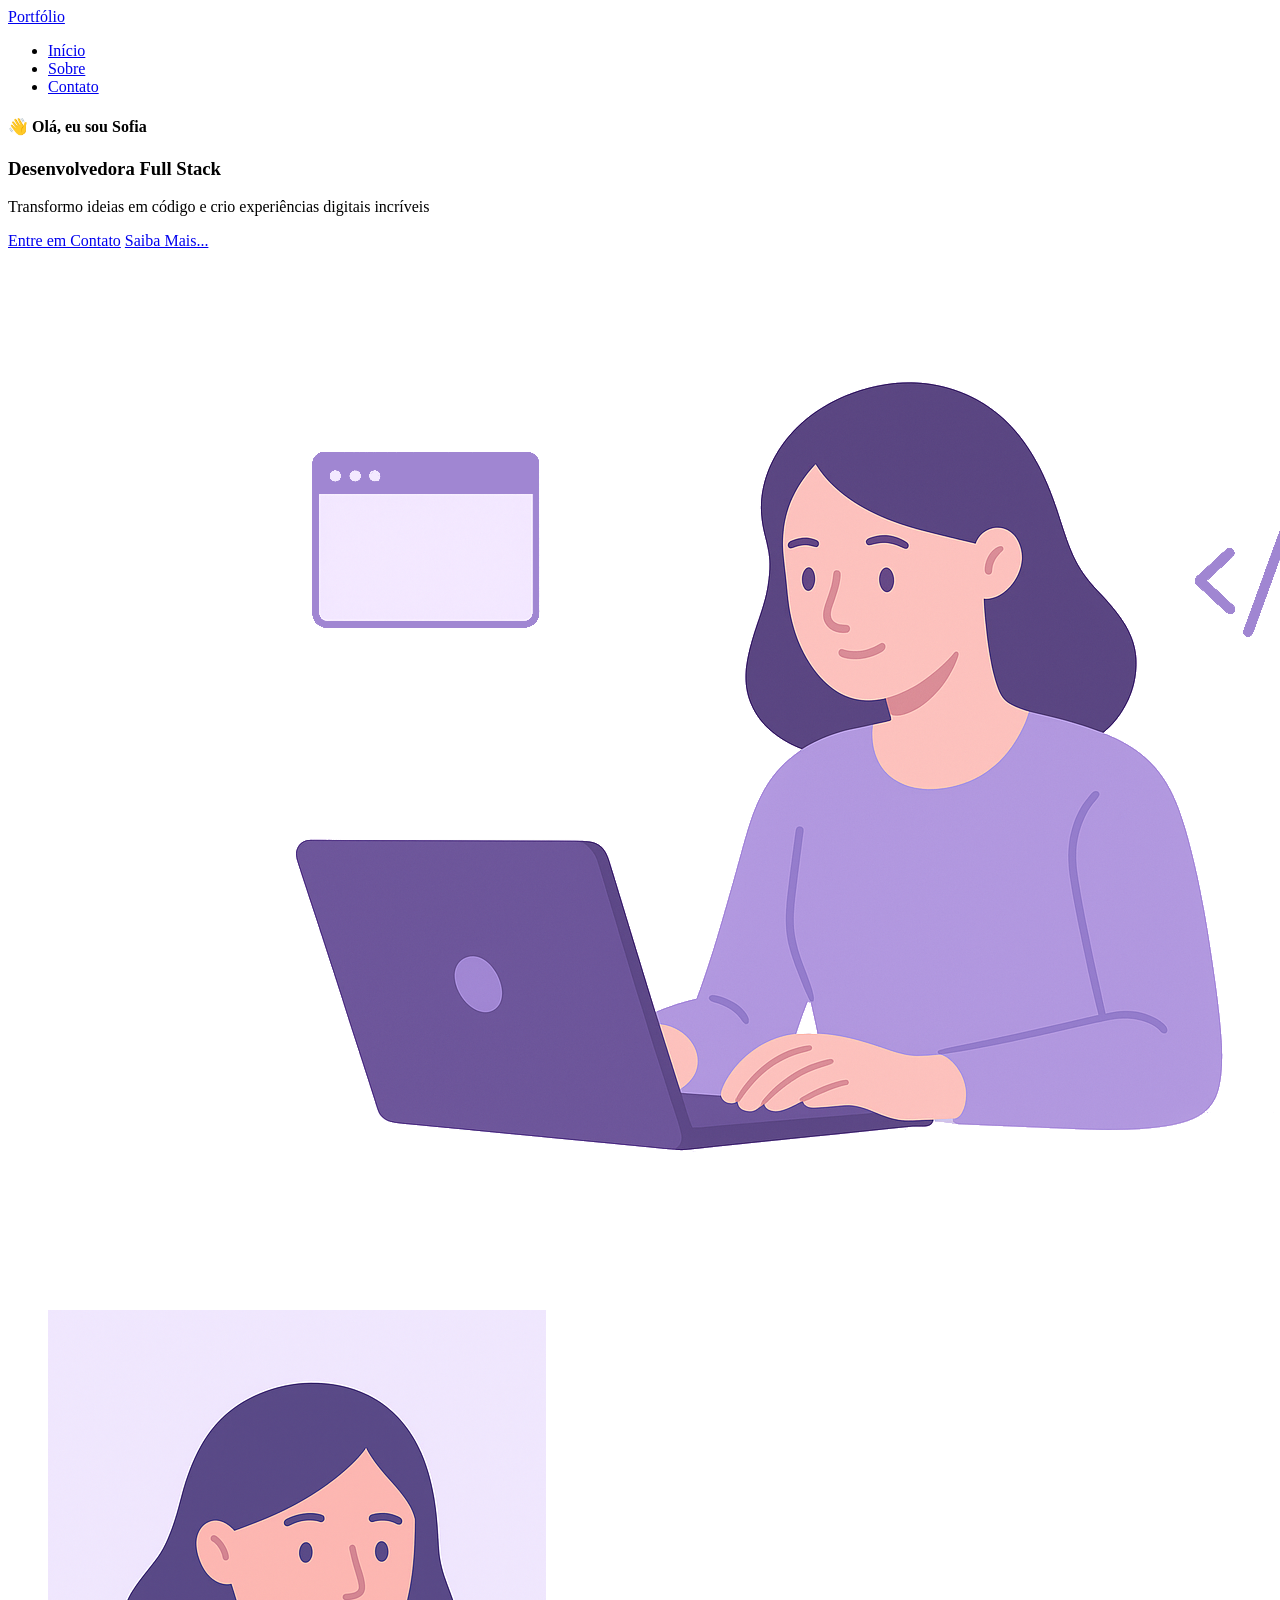
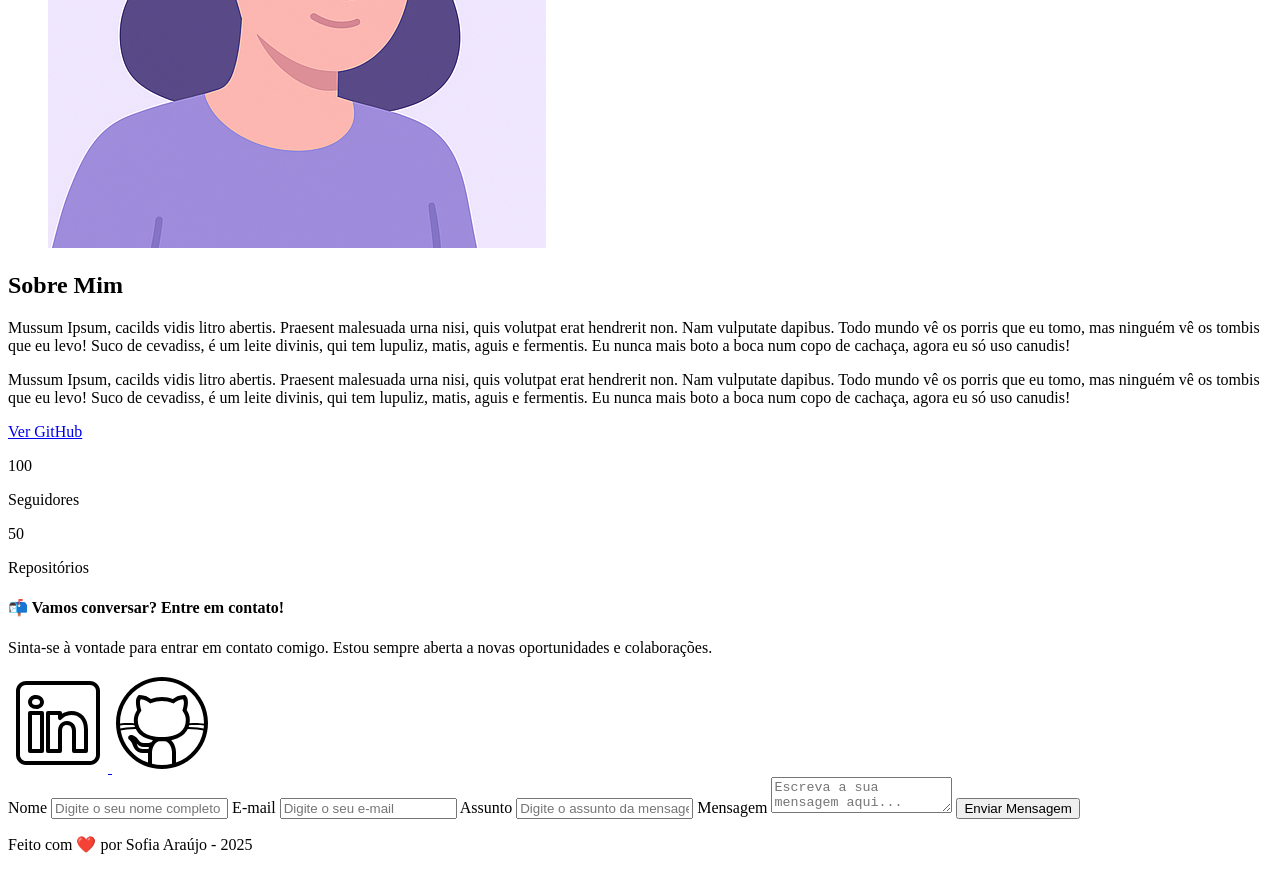
==== index.html @ c85e2be7 ":sparkles: feat: create index.html page" ====
<!DOCTYPE html>
<html lang="pt-br">
<head>
  <meta charset="UTF-8">
  <meta name="viewport" content="width=device-width, initial-scale=1.0">
  <!-- Meta tags essenciais  -->
  <meta name="author" content="Sofia de Araújo">
  <meta name="description" content="Portfólio de Sofia de Araújo, apresentando meus projetos e habilidades em desenvolvimento web.">
  <meta name="robots" content="index, follow">
  <!-- Favicon -->
  <link rel="icon" type="image/svg+xml" href="./assets/img/favicon.svg">
  <title>Portfólio Sofia de Araújo</title>
</head>
<body>
  <!-- Header Navbar - Menu -->
  <header class="flex menu_container">
    <article class="menu_content">
      <div id="titulo">
        <a href="#">Portfólio</a>
      </div>
      <nav>
        <ul class="flex menu_list">
          <li><a href="#hero">Início</a></li>
          <li><a href="#about">Sobre</a></li>
          <li><a href="#contact">Contato</a></li>
        </ul>
      </nav>
    </article>
  </header>
  <!-- Área principal -->
  <main>
    <section id="hero" class="hero_container">
      <article class="hero_content">
        <h4>👋 Olá, eu sou Sofia</h4>
        <h1>Desenvolvedora Full Stack</h1>
        <p>Transformo ideias em código e crio experiências digitais incríveis</p>
        <div class="hero_buttons">
          <a href="#contact" class="botao">Entre em Contato</a>
          <a href="#about" class="botao-outline">Saiba Mais...</a>
        </div>
      </article>
      <figure class="hero_image">
        <img src="./assets/img/dev_woman.svg" alt="Ilustração de uma desenvolvedora trabalhando em um laptop" class="ilustracao float-animation">
      </figure>
    </section>
    <section id="about" class="about_container">
      <figure class="about_image">
        <img src="./assets/img/avatar_dev_woman.svg" alt="Foto da pessoa desenvolvedora">
      </figure>
      <article class="about_content">
        <h2>Sobre Mim</h2>
        <p>Mussum Ipsum, cacilds vidis litro abertis.  Praesent malesuada urna nisi, quis volutpat erat hendrerit non. Nam vulputate dapibus. Todo mundo vê os porris que eu tomo, mas ninguém vê os tombis que eu levo! Suco de cevadiss, é um leite divinis, qui tem lupuliz, matis, aguis e fermentis. Eu nunca mais boto a boca num copo de cachaça, agora eu só uso canudis!</p>
        <p>Mussum Ipsum, cacilds vidis litro abertis.  Praesent malesuada urna nisi, quis volutpat erat hendrerit non. Nam vulputate dapibus. Todo mundo vê os porris que eu tomo, mas ninguém vê os tombis que eu levo! Suco de cevadiss, é um leite divinis, qui tem lupuliz, matis, aguis e fermentis. Eu nunca mais boto a boca num copo de cachaça, agora eu só uso canudis!</p>
        <div class="about_stats">
          <a href="https://github.com/sofia-araujo/portfolio-generation" target="_blank" class="botao">Ver GitHub</a>
          <div class="stat_item">
            <p class="stat_number">100</p>
            <p class="stat_label">Seguidores</p>
          </div>
          <div class="stat_item">
            <p class="stat_number">50</p>
            <p class="stat_label">Repositórios</p>
          </div>
        </div>
      </article>
    </section>
    <section id="contact" class="contact_container">
      <article class="contact_info">
        <h4>
          📬 Vamos conversar? Entre em contato!
        </h4>
        <p>
          Sinta-se à vontade para entrar em contato comigo. Estou sempre aberta a novas oportunidades e colaborações.
        </p>
        <div class="social_container">
          <a href="https://www.linkedin.com/in/sofia-araujo-gomes/" target="_blank" class="social_icon">
            <img src="./assets/img/linkedin.svg" alt="Link para o LinkedIn">
          </a>
          <a href="https://github.com/sofia-araujo" target="_blank" class="social_icon">
            <img src="./assets/img/github.svg" alt="Link para o GitHub">
          </a>
        </div>
      </article>
      <form id="formulario">
        <label for="nome">Nome</label>
        <input id="nome" name="nome" type="text" placeholder="Digite o seu nome completo">
        <span id="txtNome"></span>
        <label for="email">E-mail</label>
        <input id="email" name="email" type="text" placeholder="Digite o seu e-mail">
        <span id="txtEmail"></span>
        <label for="assunto">Assunto</label>
        <input id="assunto" name="assunto" type="text" placeholder="Digite o assunto da mensagem">
        <span id="txtAssunto"></span>
        <label for="mensagem">Mensagem</label>
        <textarea name="mensagem" id="mensagem" placeholder="Escreva a sua mensagem aqui..."></textarea>
        <button class="botao" type="submit">Enviar Mensagem</button>
      </form>
    </section>
  </main>
  <!-- Footer - Rodapé -->
  <footer>
    <p>Feito com ❤️ por Sofia Araújo - 2025</p>
  </footer>
</body>
</html>
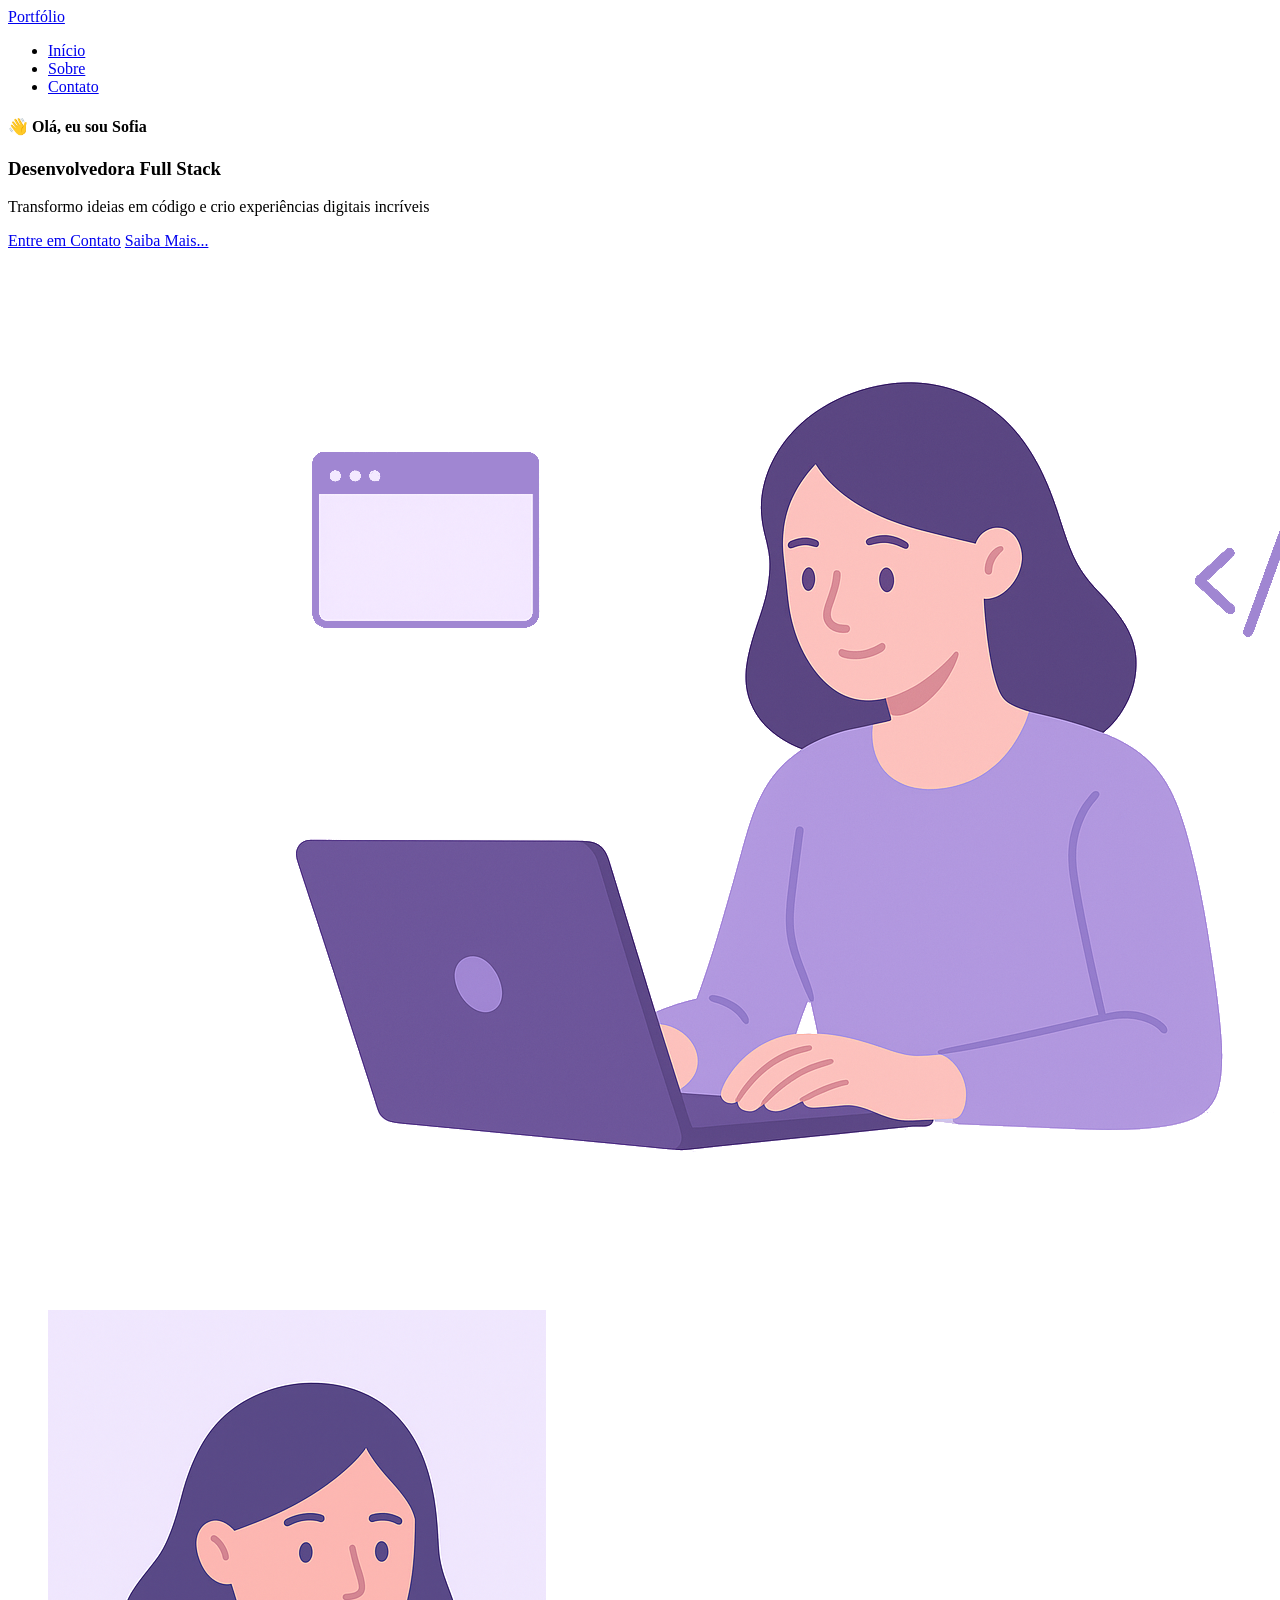
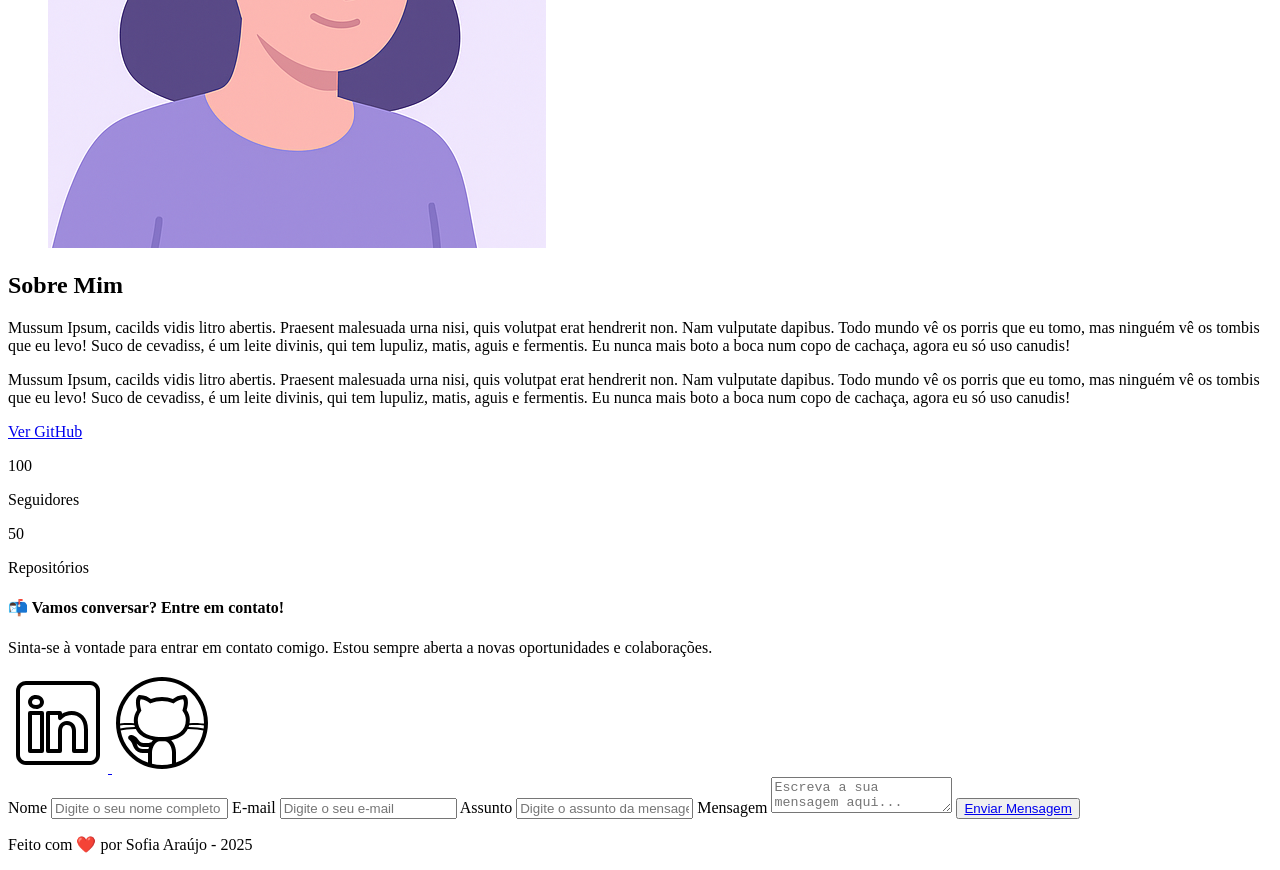
==== commit 5a99fe9e: ":sparkles: feat: create sucess.html page" ====
--- a/index.html
+++ b/index.html
@@ -93,7 +93,7 @@
         <span id="txtAssunto"></span>
         <label for="mensagem">Mensagem</label>
         <textarea name="mensagem" id="mensagem" placeholder="Escreva a sua mensagem aqui..."></textarea>
-        <button class="botao" type="submit">Enviar Mensagem</button>
+        <button class="botao" type="submit"><a href="./sucess.html">Enviar Mensagem</a></button>
       </form>
     </section>
   </main>
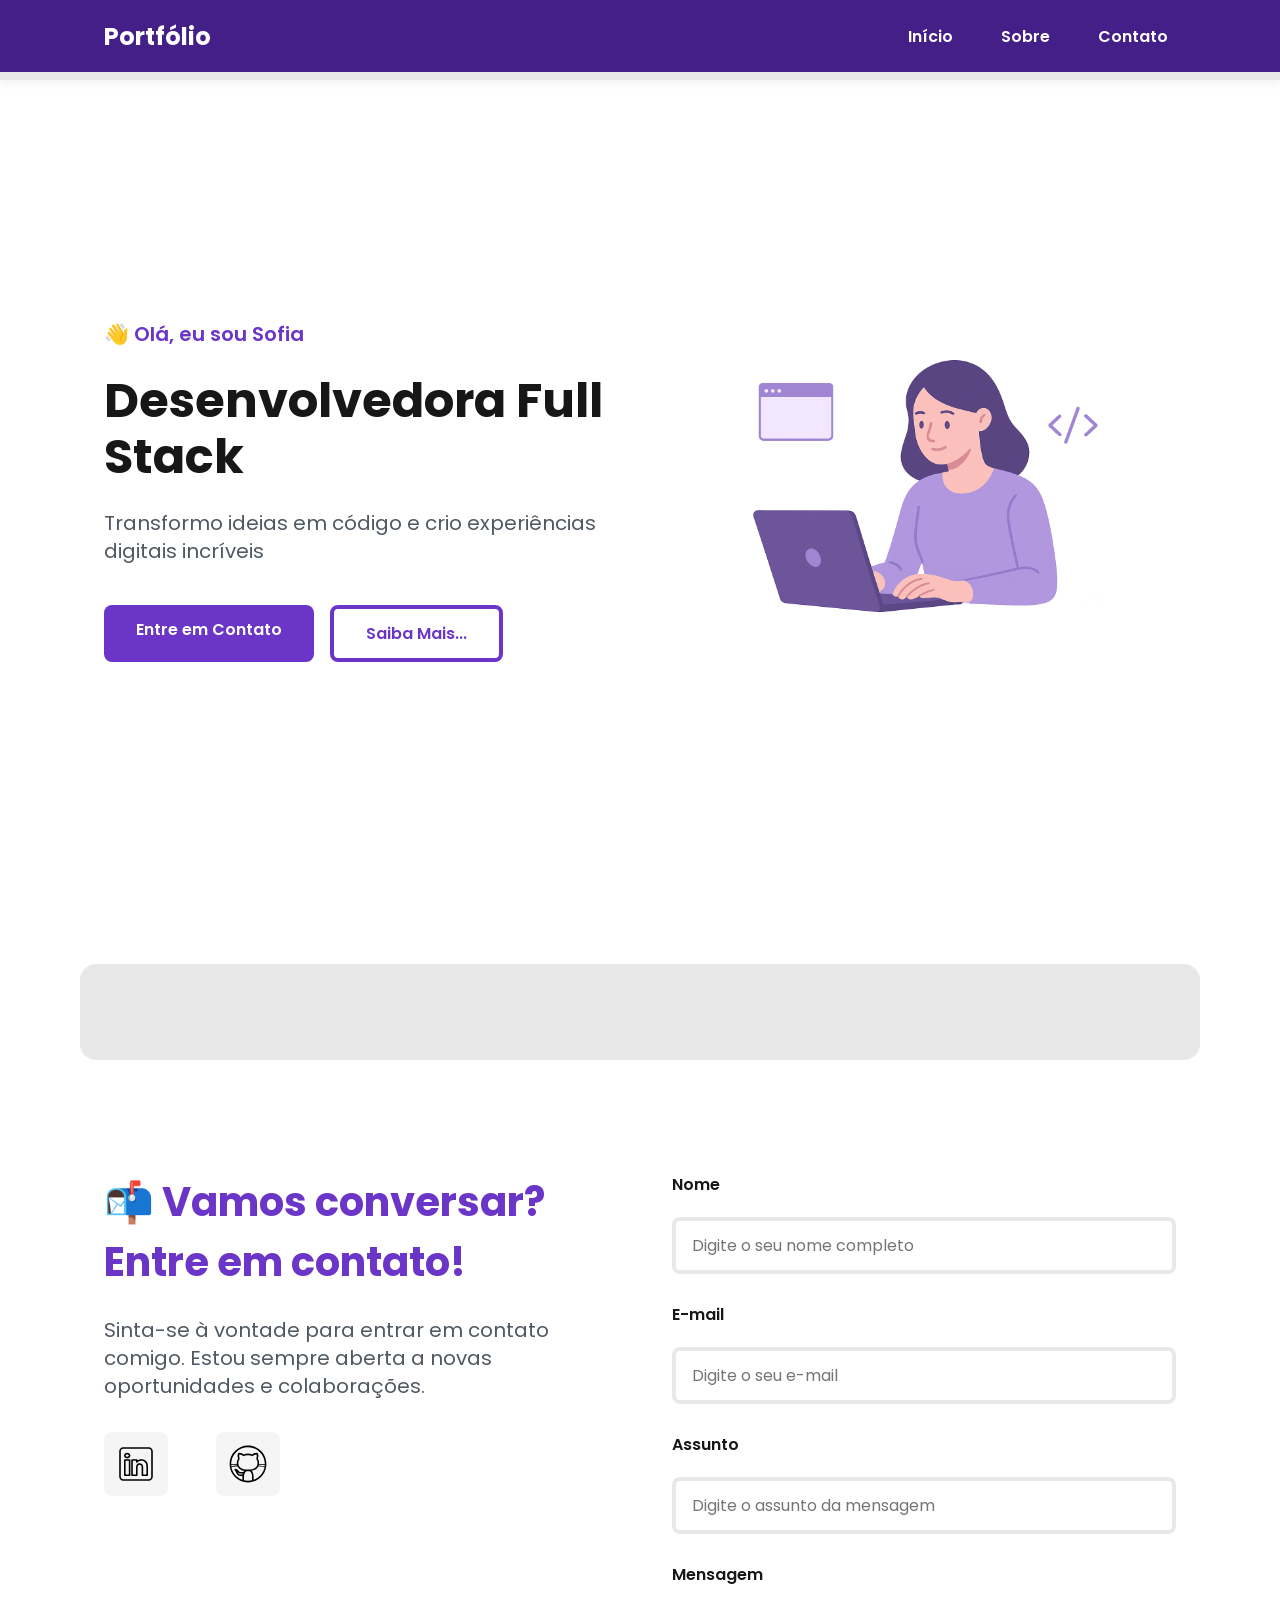
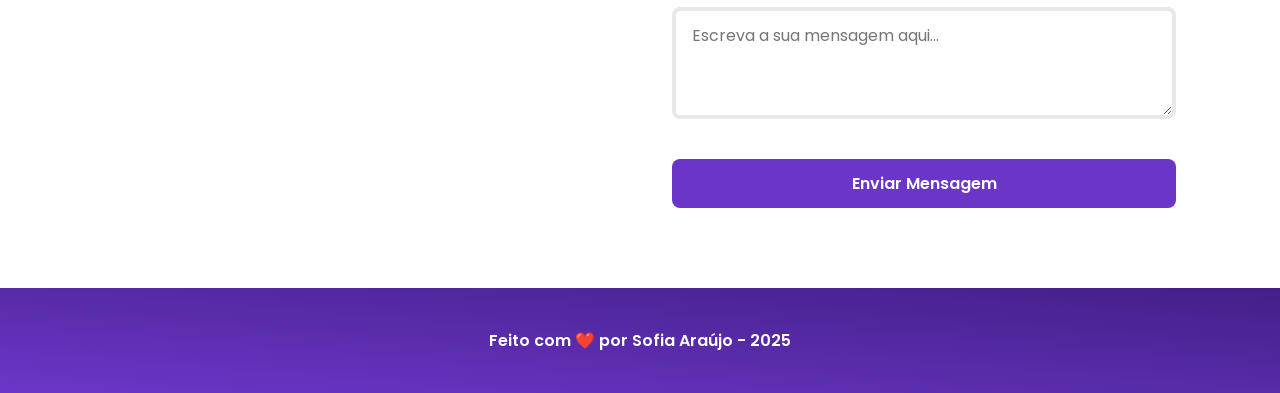
==== commit e862f973: ":sparkkles:  feat: Finalização da estilização" ====
--- a/index.html
+++ b/index.html
@@ -1,14 +1,29 @@
 <!DOCTYPE html>
 <html lang="pt-br">
 <head>
+  <!-- Servidores de Fontes do Google -->
+  <link rel="preconnect" href="https://fonts.googleapis.com">
+  <link rel="preconnect" href="https://fonts.gstatic.com" crossorigin>
+  
+  <!-- Fonte do Google - Poppins -->
+  <link href="https://fonts.googleapis.com/css2?family=Poppins&display=swap" rel="stylesheet">
+
+  <!-- Padrão de caracteres -->
   <meta charset="UTF-8">
+
+  <!-- Layout mobile -->
   <meta name="viewport" content="width=device-width, initial-scale=1.0">
+  
   <!-- Meta tags essenciais  -->
   <meta name="author" content="Sofia de Araújo">
   <meta name="description" content="Portfólio de Sofia de Araújo, apresentando meus projetos e habilidades em desenvolvimento web.">
   <meta name="robots" content="index, follow">
-  <!-- Favicon -->
-  <link rel="icon" type="image/svg+xml" href="./assets/img/favicon.svg">
+
+    <!-- FAVICON -->
+    <link rel="icon" type="image/svg+xml" href="./assets/img/favicon.svg">
+
+  <!-- Link para o arquivo css -->
+  <link rel="stylesheet" href="./assets/css/styles.css">
   <title>Portfólio Sofia de Araújo</title>
 </head>
 <body>
@@ -20,9 +35,9 @@
       </div>
       <nav>
         <ul class="flex menu_list">
-          <li><a href="#hero">Início</a></li>
-          <li><a href="#about">Sobre</a></li>
-          <li><a href="#contact">Contato</a></li>
+          <li><a href="index.html#hero">Início</a></li>
+          <li><a href="index.html#about">Sobre</a></li>
+          <li><a href="index.html#contact">Contato</a></li>
         </ul>
       </nav>
     </article>
@@ -44,25 +59,6 @@
       </figure>
     </section>
     <section id="about" class="about_container">
-      <figure class="about_image">
-        <img src="./assets/img/avatar_dev_woman.svg" alt="Foto da pessoa desenvolvedora">
-      </figure>
-      <article class="about_content">
-        <h2>Sobre Mim</h2>
-        <p>Mussum Ipsum, cacilds vidis litro abertis.  Praesent malesuada urna nisi, quis volutpat erat hendrerit non. Nam vulputate dapibus. Todo mundo vê os porris que eu tomo, mas ninguém vê os tombis que eu levo! Suco de cevadiss, é um leite divinis, qui tem lupuliz, matis, aguis e fermentis. Eu nunca mais boto a boca num copo de cachaça, agora eu só uso canudis!</p>
-        <p>Mussum Ipsum, cacilds vidis litro abertis.  Praesent malesuada urna nisi, quis volutpat erat hendrerit non. Nam vulputate dapibus. Todo mundo vê os porris que eu tomo, mas ninguém vê os tombis que eu levo! Suco de cevadiss, é um leite divinis, qui tem lupuliz, matis, aguis e fermentis. Eu nunca mais boto a boca num copo de cachaça, agora eu só uso canudis!</p>
-        <div class="about_stats">
-          <a href="https://github.com/sofia-araujo/portfolio-generation" target="_blank" class="botao">Ver GitHub</a>
-          <div class="stat_item">
-            <p class="stat_number">100</p>
-            <p class="stat_label">Seguidores</p>
-          </div>
-          <div class="stat_item">
-            <p class="stat_number">50</p>
-            <p class="stat_label">Repositórios</p>
-          </div>
-        </div>
-      </article>
     </section>
     <section id="contact" class="contact_container">
       <article class="contact_info">
@@ -81,7 +77,9 @@
           </a>
         </div>
       </article>
-      <form id="formulario">
+      <form action="https://formsubmit.co/7ff2ea5fb316f585a766b522051529c7" method="POST" id="formulario">
+        <input type="hidden" name="_next" value="http://127.0.0.1:5500/sucess.html">
+        <input type="hidden" name="_captcha" value="false">
         <label for="nome">Nome</label>
         <input id="nome" name="nome" type="text" placeholder="Digite o seu nome completo">
         <span id="txtNome"></span>
@@ -93,7 +91,7 @@
         <span id="txtAssunto"></span>
         <label for="mensagem">Mensagem</label>
         <textarea name="mensagem" id="mensagem" placeholder="Escreva a sua mensagem aqui..."></textarea>
-        <button class="botao" type="submit"><a href="./sucess.html">Enviar Mensagem</a></button>
+        <a href="./sucess.html"></a><button class="botao" type="submit">Enviar Mensagem</button></a>
       </form>
     </section>
   </main>
@@ -101,5 +99,7 @@
   <footer>
     <p>Feito com ❤️ por Sofia Araújo - 2025</p>
   </footer>
+  <!-- Script Javascript -->
+  <script src="./assets/js/scripts.js"></script>
 </body>
 </html>
--- a/assets/css/styles.css
+++ b/assets/css/styles.css
@@ -0,0 +1,718 @@
+/* Reset do Navegador */
+* {
+    margin: 0;
+    padding: 0;
+    box-sizing: border-box;
+    text-decoration: none;
+    outline: none;
+    font-family: 'Poppins', sans-serif;
+}
+
+/* === VARIÁVEIS === */
+:root {
+    /* Cores */
+    --purple-50:  #f4eaff; 
+    --purple-100: #e9dcfa; 
+    --purple-200: #cdb3f0; 
+    --purple-300: #b186e5; 
+    --purple-400: #9460db; 
+    --purple-500: #6b36c8; 
+    --purple-600: #5b2ca0; 
+    --purple-700: #4c2177; 
+    --purple-800: #441f88; 
+    --purple-900: #2a0e4d; 
+    --gray-100: #f5f5f5;
+    --gray-200: #e8e8e8;
+    --gray-400: #505861;
+    --black-800: #171717;
+    --white: #ffffff;
+    --error: #e63946;
+
+    /* Sombras */
+    --shadow-sm: 0 0.25rem 0.5rem #0000000D;
+    --shadow-md: 0 0.25rem 0.75rem #6B36C84D;
+    --shadow-lg: 0 0.5rem 1.5rem #6B36C833;
+    --shadow-focus: 0 0 0 0.25rem #6B36C81A;
+}
+
+/* === ESTILOS GLOBAIS === */
+
+html{
+    scroll-behavior: smooth;
+}
+
+body{
+    display: flex;
+    flex-direction: column;
+    min-height: 100vh;
+    background-color: var(--white);
+    color: var(--black-800)
+}
+
+main{
+    flex: 1;
+}
+
+a,
+button{
+    cursor: pointer;
+}
+
+/* === BOTÕES === */
+
+.botao,
+.botao-outline{
+    padding: 0.75rem 2rem;
+    border-radius: 0.5rem;
+    font-size: 1rem;
+    font-weight: 600;
+    text-align: center;
+    transition: all 0.3s ease;
+}
+
+.botao{
+    border: none;
+    color: var(--white);
+    background-color: var(--purple-500);
+}
+
+.botao:hover {
+    background-color: var(--purple-800);
+    box-shadow: var(--shadow-md);
+    transform: translateY(-0.25rem);
+}
+
+.botao-outline{
+    border: 0.25rem solid var(--purple-500);
+    color: var(--purple-500);
+    background-color: transparent;
+}
+
+.botao-outline:hover {
+    background-color: var(--purple-500);
+    color: var(--white);
+    box-shadow: var(--shadow-md);
+    transform: translateY(-0.25rem);
+}
+
+/* === MENU === */
+
+.menu_container{
+    position: sticky;
+    top: 0;
+    width: 100%;
+    height: 5rem;
+    background-color: var(--purple-800);
+    border-bottom: 0.5rem solid var(--gray-200);
+    box-shadow: var(--shadow-sm);
+    z-index: 1000;
+}
+
+.menu_content{
+    display: flex;
+    justify-content: space-between;
+    align-items: center;
+    width: 70rem;
+    height: 100%;
+    padding: 0 1.5rem;
+    margin: 0 auto;
+}
+
+.menu_container a{
+    font-weight: 600;
+    color: var(--white);
+    transition: color 0.3s ease;
+}
+
+.menu_container a:hover{
+    color: var(--purple-200);
+}
+
+#titulo a{
+    font-size: 1.5rem;
+    font-weight: 700;
+}
+
+.menu_list{
+    display: flex;
+    list-style: none;
+    gap: 2rem;
+}
+
+.menu_list a{
+    padding: 0.5rem;
+}
+
+/* === SEÇÕES - ESTILOS COMUNS === */
+
+.hero_container,
+.about_container,
+.contact_container{
+    max-width: 70rem;
+    margin: 0 auto;
+    padding: 3rem 1.5rem;
+    scroll-margin-top: 6rem;
+}
+
+/* === HERO === */
+.hero_container {
+    min-height: calc(100vh - 5rem);
+    display: flex;
+    align-items: center;
+    gap: 4rem;
+}
+
+.hero_content {
+    flex: 1;
+    display: flex;
+    flex-direction: column;
+    gap: 1.5rem;
+}
+
+.hero_content h4 {
+    font-size: 1.25rem;
+    font-weight: 600;
+    color: var(--purple-500);
+}
+
+.hero_content h1 {
+    font-size: 3rem;
+    font-weight: 700;
+    line-height: 3.5rem;
+    color: var(--black-800);
+}
+
+.hero_content p {
+    font-size: 1.25rem;
+    line-height: 1.75rem;
+    color: var(--gray-400);
+}
+
+.hero_buttons {
+    display: flex;
+    gap: 1rem;
+    margin-top: 1rem;
+}
+
+.hero_image {
+    flex: 1;
+    display: flex;
+    justify-content: center;
+    align-items: center;
+}
+
+.ilustracao {
+    width: 100%;
+    max-width: 100%;
+    border-radius: 2rem;
+}
+
+/* === ANIMAÇÃO - IMAGEM HERO === */
+@keyframes float {
+
+    0%,
+    100% {
+        transform: translateY(0);
+    }
+
+    50% {
+        transform: translateY(-1.25rem);
+    }
+}
+
+.float-animation {
+    animation: float 3s ease-in-out infinite;
+}
+
+/* === ABOUT === */
+.about_container {
+    margin: 4rem auto;
+    display: flex;
+    align-items: center;
+    gap: 4rem;
+    background-color: var(--gray-200);
+    border-radius: 1rem;
+}
+
+.about_image {
+    flex: 0 0 17.5rem;
+}
+
+.about_image img {
+    width: 100%;
+    border: 0.35rem solid var(--purple-500);
+    border-radius: 50%;
+    box-shadow: var(--shadow-lg);
+}
+
+.about_content h2 {
+    font-size: 2.5rem;
+    font-weight: 700;
+    margin-bottom: 1.5rem;
+    color: var(--purple-800);
+}
+
+.about_content p {
+    font-size: 1.25rem;
+    line-height: 1.75rem;
+    text-align: justify;
+    color: var(--gray-400);
+    margin-bottom: 1rem;
+}
+
+.about_stats {
+    display: flex;
+    gap: 2rem;
+    margin-top: 2rem;
+    align-items: center;
+}
+
+.about_stats .botao {
+    margin-right: auto;
+}
+
+.stat-item {
+    text-align: center;
+}
+
+.stats-wrapper {
+    display: flex;
+    flex-direction: row;
+    gap: 2rem;
+    margin-top: 2rem;
+}
+
+.stats-wrapper .stat-number {
+    font-size: 1.5rem;
+    font-weight: 700;
+    text-align: center;
+    color: var(--purple-500);
+    margin-bottom: 0;
+}
+
+.stats-wrapper .stat-label {
+    font-size: 0.75rem;
+    color: var(--gray-400);
+    text-align: center;
+    margin-bottom: 0;
+}
+
+/* === CONTACT === */
+
+.contact_container{
+    display: grid;
+    grid-template-columns: 1fr 1fr;
+    margin: 4rem auto 2rem;
+    gap: 4rem;
+}
+
+.contact_info h4{
+    font-size: 2.5rem;
+    font-weight: 700;
+    margin-bottom: 1.5rem;
+    color: var(--purple-500);
+}
+
+.contact_info p{
+    font-size: 1.25rem;
+    line-height: 1.75rem;
+    color: var(--gray-400);
+    margin-bottom: 2rem;
+}
+
+.social_container{
+    display: flex;
+    gap: 3rem;
+}
+
+.social_icon{
+    width: 4rem;
+    height: 4rem;
+    padding: 0.75rem;
+    background-color: var(--gray-100);
+    border-radius: 0.5rem;
+    transition: all 0.3s ease;
+}
+
+.social_icon:hover{
+    background-color: var(--purple-600);
+    transform: translateY(-0.25rem);
+    box-shadow: var(--shadow-md);
+}
+
+.social_icon img{
+    width: 100%;
+    filter: brightness(0) saturate(100%);
+}
+
+.social_icon:hover img{
+    filter: brightness(0) invert(100%);
+}
+
+/* === FORM === */
+
+form {
+    display: flex;
+    flex-direction: column;
+    gap: 1.25rem;
+}
+
+form label{
+    font-size: 1rem;
+    font-weight: 600;
+    color: var(--black-800);
+}
+
+form input,
+textarea{
+    width: 100%;
+    padding: 0.75rem 1rem;
+    border-radius: 0.5rem;
+    border: 0.25rem solid var(--gray-200);
+    font-size: 1rem;
+    background-color: var(--white);
+    transition: border-color 0.3s ease;
+}
+
+form input:focus,
+form textarea:focus{
+    border-color: var(--purple-500);
+    box-shadow: var(--shadow-focus);
+}
+
+form textarea{
+    resize: vertical;
+    min-height: 7rem;
+}
+
+form span{
+    font-size: 0.75rem;
+    color: var(--error);
+    margin-top: -0.75rem;
+    font-weight: 500;
+}
+
+/* === PÁGINA SUCESS === */
+.sucess_container {
+    display: flex;
+    flex-direction: column;
+    justify-content: center;
+    align-items: center;
+    width: 100%;
+    min-height: calc(100vh - 12.5rem);
+    padding: 3rem 1.5rem;
+}
+
+.sucess_content {
+    display: flex;
+    flex-direction: column;
+    align-items: center;
+    text-align: center;
+    gap: 1.5rem;
+    max-width: 37.5rem;
+}
+
+.sucess_icon {
+    width: 7.5rem;
+    height: 7.5rem;
+    background-color: var(--purple-100);
+    border-radius: 50%;
+    display: flex;
+    align-items: center;
+    justify-content: center;
+}
+
+.sucess_icon svg {
+    width: 3.75rem;
+    height: 3.75rem;
+    fill: var(--purple-500);
+}
+
+.sucess_icon {
+    filter: saturate(100%) 
+            invert(9%) 
+            sepia(57%) 
+            saturate(3044%) 
+            hue-rotate(255deg) 
+            brightness(89%) 
+            contrast(105%);
+}
+
+.sucess_content h1 {
+    font-size: 2.5rem;
+    font-weight: 700;
+    color: var(--purple-800);
+}
+
+.sucess_content h4 {
+    font-size: 1.25rem;
+    color: var(--gray-400);
+    line-height: 1.875rem;
+}
+
+/* === FOOTER === */
+
+footer{
+    padding: 2.5rem;
+    font-weight: 600;
+    text-align: center;
+    background: linear-gradient(to right top, var(--purple-500), var(--purple-800));
+    color: var(--white);
+    margin-top: auto;
+}
+
+/* === RESPONSIVIDADE === */
+
+/* === TELAS MÉDIAS - MONITORES E NOTEBOOKS (até 1120px) === */
+@media screen and (max-width: 1120px) {
+    .menu_content,
+    .hero_container,
+    .about_container,
+    .contact_container {
+        max-width: 100%;
+        padding: 3rem 2rem;
+    }
+
+    .menu_content {
+        padding: 0 2rem;
+    }
+}
+
+/* TABLETS (até 960px) */
+@media screen and (max-width: 960px) {
+   
+    /* Hero Section */
+    .hero_container {
+        flex-direction: column-reverse;
+        text-align: center;
+        gap: 2rem;
+        padding: 2rem 1.5rem;
+    }
+
+    .hero_content h1 {
+        font-size: 2.5rem;
+        line-height: 3rem;
+    }
+
+    .hero_buttons {
+        justify-content: center;
+        flex-wrap: wrap;
+    }
+
+    /* About Section */
+    .about_container {
+        flex-direction: column;
+        gap: 2rem;
+        padding: 2rem 1.5rem;
+    }
+
+    .about_container h2 {
+        text-align: center;
+    }
+
+    .about_image {
+        flex: 0 0 auto;
+    }
+
+    .about_image img {
+        max-width: 15rem;
+        margin: 0 auto;
+    }
+
+    /* About Stats */
+    .about_stats {
+        flex-direction: column;
+        align-items: center;
+        gap: 1.5rem;
+    }
+
+    .about_stats .botao {
+        width: 100%;
+        max-width: 20rem;
+        margin: 0 auto;
+    }
+
+    /* Wrapper para manter os stats lado a lado */
+    .stats-wrapper {
+        display: flex;
+        gap: 2rem;
+        justify-content: center;
+    }
+
+    .stat-item {
+        flex: 0 0 auto;
+    }
+
+    /* Contact Section */
+    .contact_container {
+        grid-template-columns: 1fr;
+        gap: 3rem;
+        padding: 2rem 1.5rem;
+    }
+
+    .contact_info {
+        text-align: center;
+    }
+
+    .social_container {
+        justify-content: center;
+    }
+}
+
+/* SMARTPHONES (até 480px) */
+@media screen and (max-width: 480px) {
+    /* Menu */
+    .menu_content {
+        justify-content: center;
+        padding: 0 1rem;
+    }
+
+    .menu_list {
+        display: none;
+    }
+
+    #titulo a {
+        font-size: 1.25rem;
+    }
+
+    /* Hero Section */
+    .hero_container {
+        padding: 1.5rem 1rem;
+        min-height: auto;
+    }
+
+    .hero_content h4 {
+        font-size: 1rem;
+    }
+
+    .hero_content h1 {
+        font-size: 2rem;
+        line-height: 2.5rem;
+    }
+
+    .hero_content p {
+        font-size: 1rem;
+        line-height: 1.5rem;
+    }
+
+    .hero_buttons {
+        flex-direction: column;
+        width: 100%;
+        gap: 0.75rem;
+    }
+
+    .hero_buttons .botao,
+    .hero_buttons .botao-outline {
+        width: 100%;
+    }
+
+    /* About Section */
+    .about_container {
+        padding: 1.5rem 1rem;
+        margin: 2rem auto;
+    }
+
+    .about_image img {
+        max-width: 12rem;
+    }
+
+    .about_content h2 {
+        font-size: 1.75rem;
+    }
+
+    .about_content p {
+        font-size: 1rem;
+        line-height: 1.5rem;
+    }
+
+    .about_stats {
+        gap: 1rem;
+    }
+
+    .about_stats .botao {
+        font-size: 1rem;
+        padding: 0.75rem 1.25rem;
+    }
+
+    .about_content .stat-item .stat-number {
+        font-size: 1.25rem;
+    }
+
+    .about_content .stat-item .stat-label {
+        font-size: 0.75rem;
+    }
+
+    /* Contact Section */
+    .contact_container {
+        padding: 1.5rem 1rem;
+        margin: 2rem auto;
+        gap: 2rem;
+    }
+
+    .contact_info h4 {
+        font-size: 1.75rem;
+    }
+
+    .contact_info p {
+        font-size: 1rem;
+        line-height: 1.5rem;
+    }
+
+    .social_container {
+        gap: 1.5rem;
+        flex-wrap: wrap;
+    }
+
+    .social_icon {
+        width: 3.5rem;
+        height: 3.5rem;
+        padding: 0.75rem;
+    }
+
+    /* Formulário */
+    form input,
+    form textarea {
+        padding: 0.75rem;
+        font-size: 1rem;
+    }
+
+    form label {
+        font-size: 1rem;
+    }
+
+    .botao,
+    .botao-outline {
+        padding: 0.75rem 1.5rem;
+        font-size: 1rem;
+    }
+
+    /* Página de Sucesso */
+    .sucess_container {
+        padding: 2rem 1rem;
+    }
+
+    .sucess_icon {
+        width: 6rem;
+        height: 6rem;
+    }
+
+    .sucess_icon svg {
+        width: 3rem;
+        height: 3rem;
+    }
+
+    .sucess_content h1 {
+        font-size: 1.75rem;
+    }
+
+    .sucess_content h4 {
+        font-size: 1rem;
+        line-height: 1.5rem;
+    }
+
+    /* Footer */
+    footer {
+        padding: 1.5rem 1rem;
+        font-size: 0.75rem;
+    }
+}
